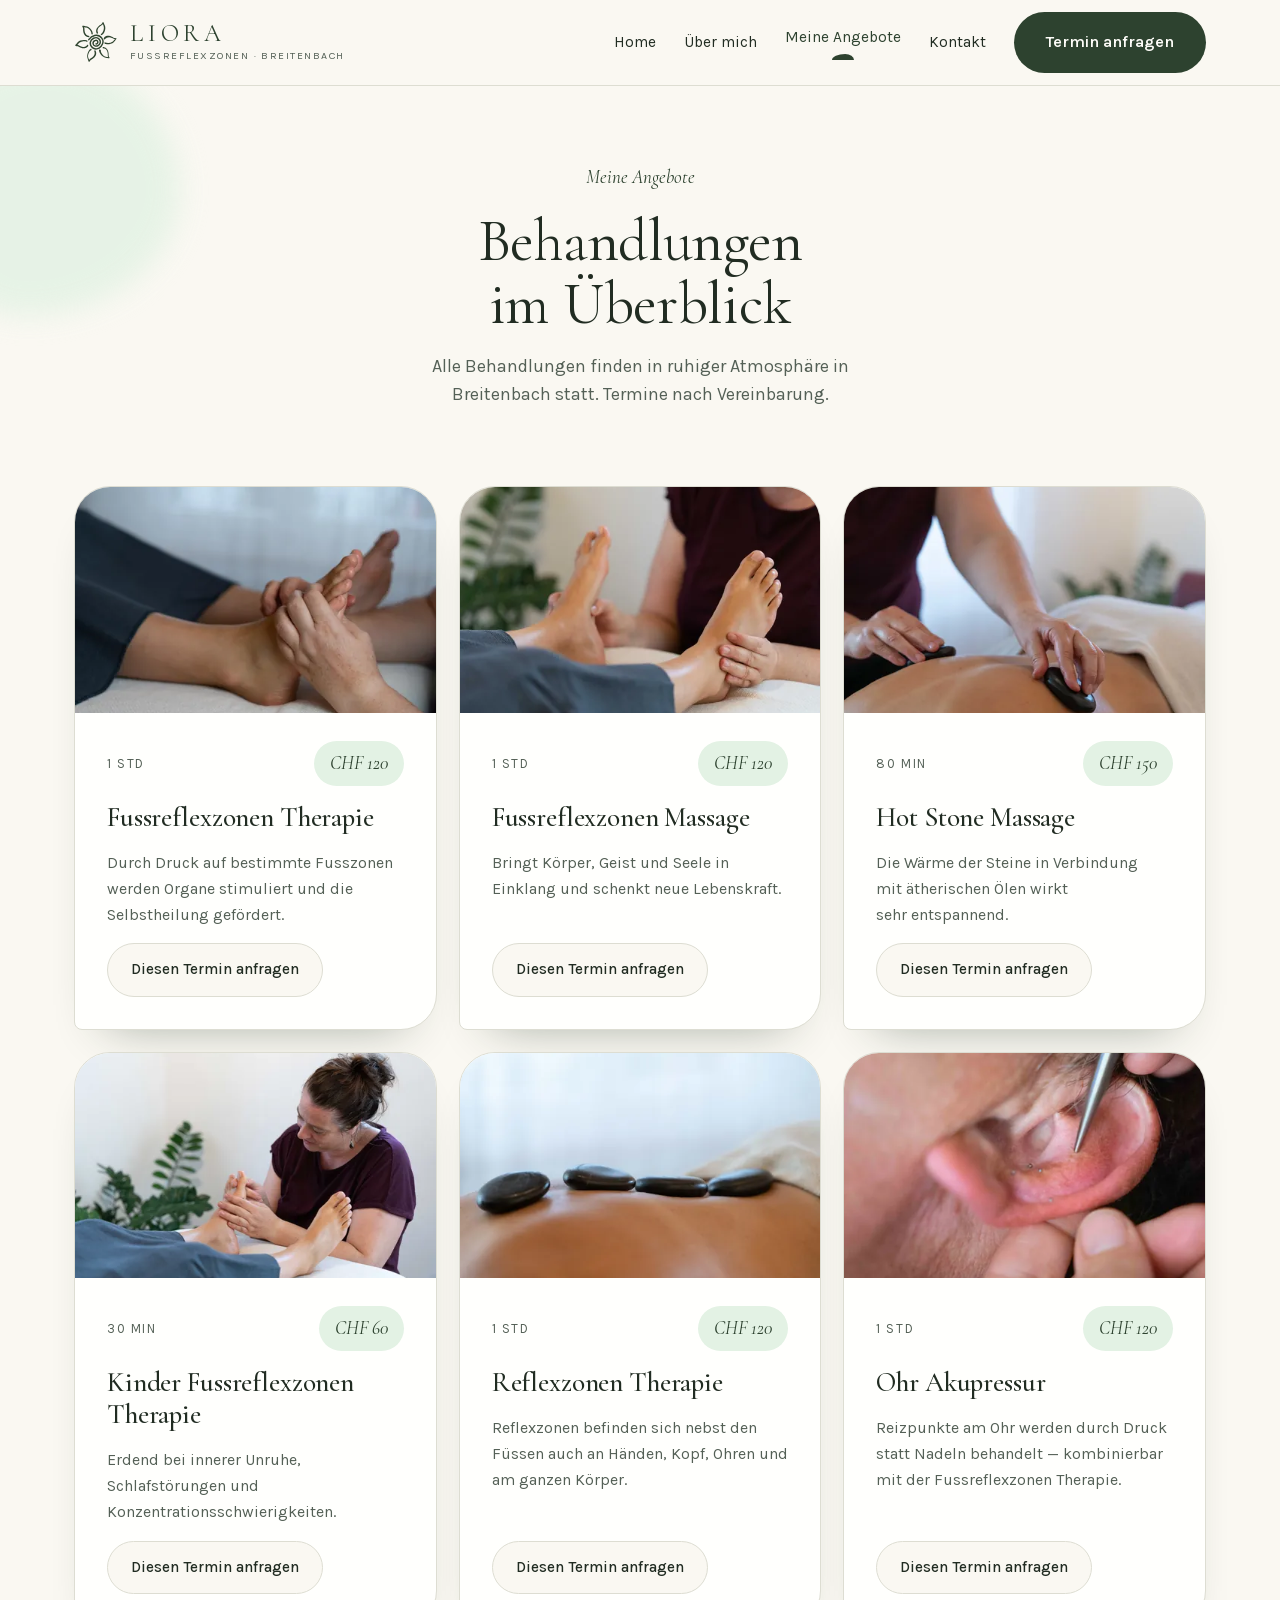
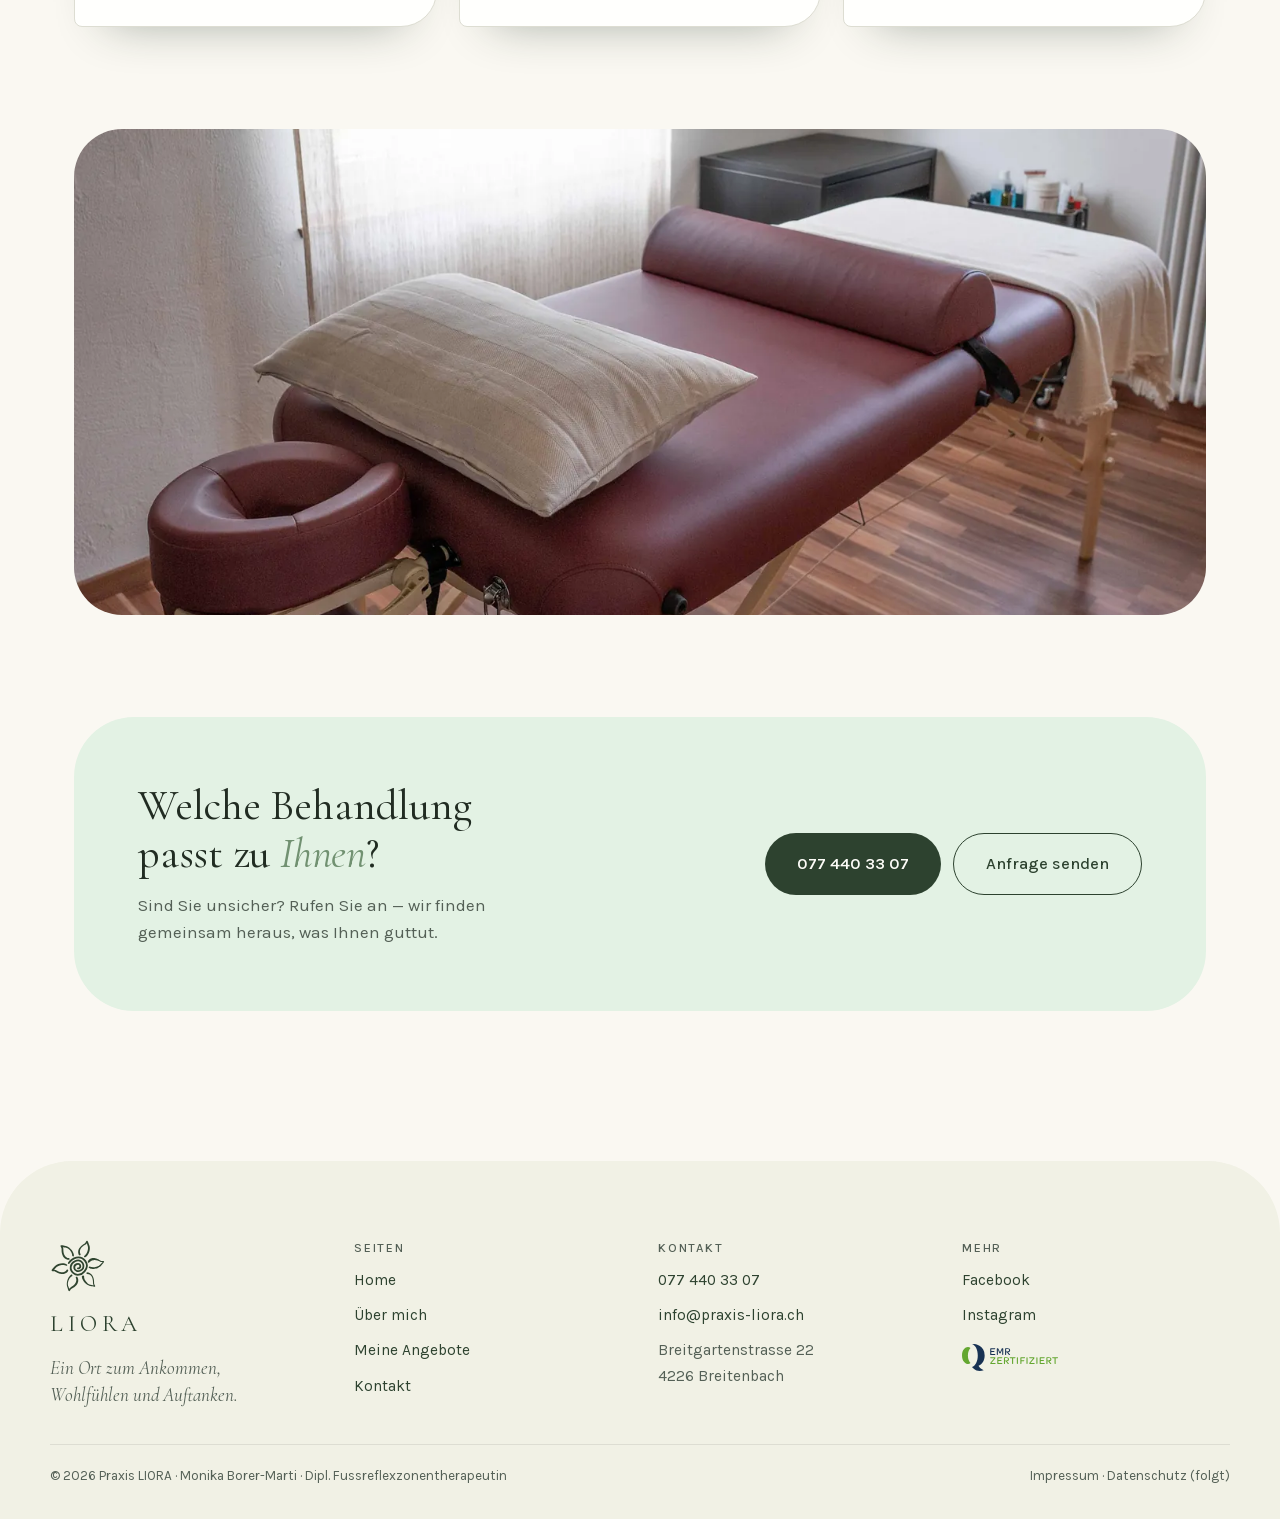
==== angebote.html @ 57841146 "Website der Praxis LIORA ohne Wix neu aufgebaut Der Designer-Entwurf lag als Prototyp im DC-Format v" ====
<!DOCTYPE html>
<html lang="de-CH" class="no-js">
<head>
<meta charset="utf-8">
<meta name="viewport" content="width=device-width, initial-scale=1">
<title>Meine Angebote · Behandlungen &amp; Preise — Praxis LIORA</title>
<meta name="description" content="Fussreflexzonen Therapie und Massage, Kinder-Therapie, Reflexzonen Therapie, Ohr Akupressur und Hot Stone Massage in Breitenbach. Alle Behandlungen mit Dauer und Preis.">
<meta name="robots" content="noindex,nofollow"><!-- GO-LIVE: diese Zeile entfernen -->
<link rel="canonical" href="https://www.praxis-liora.ch/angebote.html">
<meta name="theme-color" content="#faf8f2">
<link rel="icon" href="assets/img/logo-liora.svg" type="image/svg+xml">
<link rel="apple-touch-icon" href="assets/img/logo-liora.svg">

<meta property="og:type" content="website">
<meta property="og:locale" content="de_CH">
<meta property="og:site_name" content="Praxis LIORA">
<meta property="og:title" content="Meine Angebote · Behandlungen &amp; Preise — Praxis LIORA">
<meta property="og:description" content="Sechs Behandlungen in ruhiger Atmosphäre in Breitenbach. Termine nach Vereinbarung.">
<meta property="og:url" content="https://www.praxis-liora.ch/angebote.html">
<meta property="og:image" content="https://www.praxis-liora.ch/assets/img/fussreflex-1440.webp">
<meta name="twitter:card" content="summary_large_image">

<link rel="preload" as="font" type="font/woff2" href="assets/fonts/cormorant-garamond-400-latin.woff2" crossorigin>
<link rel="preload" as="font" type="font/woff2" href="assets/fonts/karla-400-latin.woff2" crossorigin>
<link rel="stylesheet" href="assets/css/fonts.css">
<link rel="stylesheet" href="assets/css/styles.css">
<script>document.documentElement.classList.remove('no-js');</script>
<script defer src="assets/js/main.js"></script>
</head>
<body>
<a class="skip-link" href="#inhalt">Zum Inhalt springen</a>

<header class="site-header">
  <div class="site-header__bar">
    <a class="brand" href="index.html" aria-label="Praxis LIORA — zur Startseite">
      <img src="assets/img/logo-liora.svg" alt="" width="44" height="44">
      <span>
        <span class="brand__name">LIORA</span>
        <span class="brand__tag">Fussreflexzonen · Breitenbach</span>
      </span>
    </a>

    <button class="nav-toggle" type="button" aria-expanded="false" aria-controls="hauptnavigation" aria-label="Menü öffnen">
      <span></span><span></span><span></span>
    </button>

    <nav class="site-nav" id="hauptnavigation" aria-label="Hauptnavigation">
      <a class="nav-link" href="index.html">Home</a>
      <a class="nav-link" href="ueber-mich.html">Über mich</a>
      <a class="nav-link" href="angebote.html" aria-current="page">Meine Angebote</a>
      <a class="nav-link" href="kontakt.html">Kontakt</a>
      <a class="btn btn--primary" href="kontakt.html">Termin anfragen</a>
    </nav>
  </div>
</header>

<main id="inhalt" class="page-enter">

  <section class="section section--tight">
    <span class="blob blob--alt" style="top:-30px;left:-80px;width:260px;height:260px;background:var(--accent-soft)" aria-hidden="true"></span>
    <div class="wrap stack" style="gap:18px;align-items:center;text-align:center">
      <span class="eyebrow">Meine Angebote</span>
      <h1 class="title" style="max-width:22ch">Behandlungen im Überblick</h1>
      <p class="lead" style="max-width:48ch;font-size:1.12rem">Alle Behandlungen finden in ruhiger Atmosphäre in Breitenbach statt. Termine nach Vereinbarung.</p>
    </div>
  </section>

  <section class="section section--flush-top">
    <div class="wrap">
      <div class="grid-cards grid-cards--wide">

        <article class="card card--surface">
          <picture>
            <source type="image/webp" sizes="(min-width:1024px) 362px, (min-width:640px) 45vw, calc(100vw - 48px)"
              srcset="assets/img/fussreflex-detail-480.webp 480w, assets/img/fussreflex-detail-960.webp 960w, assets/img/fussreflex-detail-1440.webp 1440w">
            <img class="card__media" src="assets/img/fussreflex-detail-960.jpg" width="960" height="640" decoding="async"
              alt="Hände, die gezielt eine Zone am Fuss behandeln">
          </picture>
          <div class="card__body">
            <p class="card__head">
              <span class="card__duration card__duration--caps">1 Std</span>
              <span class="card__price card__price--pill">CHF 120</span>
            </p>
            <h2 class="card__title">Fussreflexzonen Therapie</h2>
            <p class="card__text">Durch Druck auf bestimmte Fusszonen werden Organe stimuliert und die Selbstheilung gefördert.</p>
            <a class="btn btn--ghost btn--sm" href="kontakt.html?behandlung=Fussreflexzonen%20Therapie" style="align-self:flex-start">Diesen Termin anfragen</a>
          </div>
        </article>

        <article class="card card--surface">
          <picture>
            <source type="image/webp" sizes="(min-width:1024px) 362px, (min-width:640px) 45vw, calc(100vw - 48px)"
              srcset="assets/img/fussreflex-480.webp 480w, assets/img/fussreflex-960.webp 960w, assets/img/fussreflex-1440.webp 1440w">
            <img class="card__media" src="assets/img/fussreflex-960.jpg" width="960" height="640" decoding="async"
              alt="Fussreflexzonen-Massage in der Praxis LIORA">
          </picture>
          <div class="card__body">
            <p class="card__head">
              <span class="card__duration card__duration--caps">1 Std</span>
              <span class="card__price card__price--pill">CHF 120</span>
            </p>
            <h2 class="card__title">Fussreflexzonen Massage</h2>
            <p class="card__text">Bringt Körper, Geist und Seele in Einklang und schenkt neue Lebenskraft.</p>
            <a class="btn btn--ghost btn--sm" href="kontakt.html?behandlung=Fussreflexzonen%20Massage" style="align-self:flex-start">Diesen Termin anfragen</a>
          </div>
        </article>

        <article class="card card--surface">
          <picture>
            <source type="image/webp" sizes="(min-width:1024px) 362px, (min-width:640px) 45vw, calc(100vw - 48px)"
              srcset="assets/img/hotstone-480.webp 480w, assets/img/hotstone-960.webp 960w, assets/img/hotstone-1440.webp 1440w">
            <img class="card__media" src="assets/img/hotstone-960.jpg" width="960" height="640" loading="lazy" decoding="async"
              alt="Hot-Stone-Massage mit warmen Basaltsteinen">
          </picture>
          <div class="card__body">
            <p class="card__head">
              <span class="card__duration card__duration--caps">80 min</span>
              <span class="card__price card__price--pill">CHF 150</span>
            </p>
            <h2 class="card__title">Hot Stone Massage</h2>
            <p class="card__text">Die Wärme der Steine in Verbindung mit ätherischen Ölen wirkt sehr entspannend.</p>
            <a class="btn btn--ghost btn--sm" href="kontakt.html?behandlung=Hot%20Stone%20Massage" style="align-self:flex-start">Diesen Termin anfragen</a>
          </div>
        </article>

        <article class="card card--surface">
          <picture>
            <source type="image/webp" sizes="(min-width:1024px) 362px, (min-width:640px) 45vw, calc(100vw - 48px)"
              srcset="assets/img/monika-fussreflex-480.webp 480w, assets/img/monika-fussreflex-960.webp 960w, assets/img/monika-fussreflex-1440.webp 1440w">
            <img class="card__media" src="assets/img/monika-fussreflex-960.jpg" width="960" height="640" loading="lazy" decoding="async"
              alt="Monika Borer-Marti bei einer Fussbehandlung">
          </picture>
          <div class="card__body">
            <p class="card__head">
              <span class="card__duration card__duration--caps">30 min</span>
              <span class="card__price card__price--pill">CHF 60</span>
            </p>
            <h2 class="card__title">Kinder Fussreflexzonen Therapie</h2>
            <p class="card__text">Erdend bei innerer Unruhe, Schlafstörungen und Konzentrationsschwierigkeiten.</p>
            <a class="btn btn--ghost btn--sm" href="kontakt.html?behandlung=Kinder%20Fussreflexzonen%20Therapie" style="align-self:flex-start">Diesen Termin anfragen</a>
          </div>
        </article>

        <article class="card card--surface">
          <picture>
            <source type="image/webp" sizes="(min-width:1024px) 362px, (min-width:640px) 45vw, calc(100vw - 48px)"
              srcset="assets/img/hotstone-steine-480.webp 480w, assets/img/hotstone-steine-960.webp 960w, assets/img/hotstone-steine-1440.webp 1440w">
            <img class="card__media" src="assets/img/hotstone-steine-960.jpg" width="960" height="640" loading="lazy" decoding="async"
              alt="Warme Basaltsteine auf dem Rücken">
          </picture>
          <div class="card__body">
            <p class="card__head">
              <span class="card__duration card__duration--caps">1 Std</span>
              <span class="card__price card__price--pill">CHF 120</span>
            </p>
            <h2 class="card__title">Reflexzonen Therapie</h2>
            <p class="card__text">Reflexzonen befinden sich nebst den Füssen auch an Händen, Kopf, Ohren und am ganzen Körper.</p>
            <a class="btn btn--ghost btn--sm" href="kontakt.html?behandlung=Reflexzonen%20Therapie" style="align-self:flex-start">Diesen Termin anfragen</a>
          </div>
        </article>

        <article class="card card--surface">
          <picture>
            <source type="image/webp" sizes="(min-width:1024px) 362px, (min-width:640px) 45vw, calc(100vw - 48px)"
              srcset="assets/img/ohr-akupressur-480.webp 480w, assets/img/ohr-akupressur-960.webp 960w, assets/img/ohr-akupressur-1440.webp 1440w">
            <img class="card__media" src="assets/img/ohr-akupressur-960.jpg" width="960" height="1440" loading="lazy" decoding="async"
              alt="Ohrakupressur mit einem stumpfen Stab">
          </picture>
          <div class="card__body">
            <p class="card__head">
              <span class="card__duration card__duration--caps">1 Std</span>
              <span class="card__price card__price--pill">CHF 120</span>
            </p>
            <h2 class="card__title">Ohr Akupressur</h2>
            <p class="card__text">Reizpunkte am Ohr werden durch Druck statt Nadeln behandelt — kombinierbar mit der Fussreflexzonen Therapie.</p>
            <a class="btn btn--ghost btn--sm" href="kontakt.html?behandlung=Ohr%20Akupressur" style="align-self:flex-start">Diesen Termin anfragen</a>
          </div>
        </article>

      </div>
    </div>
  </section>

  <section class="section section--flush-top">
    <div class="wrap">
      <picture>
        <source type="image/webp" sizes="(min-width:1228px) 1132px, calc(100vw - 48px)"
          srcset="assets/img/praxisraum-480.webp 480w, assets/img/praxisraum-960.webp 960w, assets/img/praxisraum-1440.webp 1440w, assets/img/praxisraum-1920.webp 1920w">
        <img src="assets/img/praxisraum-960.jpg" width="960" height="1376" loading="lazy" decoding="async"
          alt="Behandlungsraum der Praxis LIORA mit Massageliege"
          style="width:100%;aspect-ratio:21/9;object-fit:cover;object-position:50% 60%;border-radius:clamp(28px,4vw,48px)">
      </picture>
    </div>
  </section>

  <section class="section section--flush-top">
    <div class="wrap">
      <div class="cta">
        <div class="stack" style="gap:14px">
          <h2 class="heading heading--sm">Welche Behandlung passt zu <em class="accent-em">Ihnen</em>?</h2>
          <p class="prose" style="max-width:38ch">Sind Sie unsicher? Rufen Sie an — wir finden gemeinsam heraus, was Ihnen guttut.</p>
        </div>
        <div class="cta__actions">
          <a class="btn btn--primary" href="tel:+41774403307">077 440 33 07</a>
          <a class="btn btn--outline" href="kontakt.html">Anfrage senden</a>
        </div>
      </div>
    </div>
  </section>

</main>

<footer class="site-footer">
  <div class="site-footer__grid">
    <div class="footer-brand">
      <img src="assets/img/logo-liora.svg" alt="" width="56" height="56">
      <span class="footer-brand__name">LIORA</span>
      <span class="footer-brand__claim">Ein Ort zum Ankommen, Wohlfühlen und Auftanken.</span>
    </div>
    <nav class="footer-col" aria-label="Fusszeilen-Navigation">
      <h2>Seiten</h2>
      <a href="index.html">Home</a>
      <a href="ueber-mich.html">Über mich</a>
      <a href="angebote.html">Meine Angebote</a>
      <a href="kontakt.html">Kontakt</a>
    </nav>
    <div class="footer-col">
      <h2>Kontakt</h2>
      <a href="tel:+41774403307">077 440 33 07</a>
      <a href="mailto:info@praxis-liora.ch">info@praxis-liora.ch</a>
      <span style="color:var(--ink-soft)">Breitgartenstrasse 22<br>4226 Breitenbach</span>
    </div>
    <div class="footer-col">
      <h2>Mehr</h2>
      <a href="https://www.facebook.com/Praxis-LIORA-101033232305832" target="_blank" rel="noopener">Facebook</a>
      <a href="https://www.instagram.com/praxisliora" target="_blank" rel="noopener">Instagram</a>
      <img class="emr" src="assets/img/emr-zertifiziert.svg" alt="EMR zertifiziert" width="96" height="27">
    </div>
  </div>
  <div class="site-footer__base">
    <span>© 2026 Praxis LIORA · Monika Borer-Marti · Dipl. Fussreflexzonentherapeutin</span>
    <span>Impressum · Datenschutz (folgt)</span>
  </div>
</footer>
</body>
</html>
---- assets/css/fonts.css ----
/* Selbst gehostete Schriften — Cormorant Garamond & Karla (SIL Open Font License 1.1).
   Lokal eingebunden: keine Anfragen an Google, keine IP-Übermittlung an Dritte. */

@font-face{
  font-family:'Cormorant Garamond';
  font-style:italic;
  font-weight:400;
  font-display:swap;
  src:url('../fonts/cormorant-garamond-400-italic-latin-ext.woff2') format('woff2');
  unicode-range:U+0100-02BA, U+02BD-02C5, U+02C7-02CC, U+02CE-02D7, U+02DD-02FF, U+0304, U+0308, U+0329, U+1D00-1DBF, U+1E00-1E9F, U+1EF2-1EFF, U+2020, U+20A0-20AB, U+20AD-20C0, U+2113, U+2C60-2C7F, U+A720-A7FF;
}
@font-face{
  font-family:'Cormorant Garamond';
  font-style:italic;
  font-weight:400;
  font-display:swap;
  src:url('../fonts/cormorant-garamond-400-italic-latin.woff2') format('woff2');
  unicode-range:U+0000-00FF, U+0131, U+0152-0153, U+02BB-02BC, U+02C6, U+02DA, U+02DC, U+0304, U+0308, U+0329, U+2000-206F, U+20AC, U+2122, U+2191, U+2193, U+2212, U+2215, U+FEFF, U+FFFD;
}
@font-face{
  font-family:'Cormorant Garamond';
  font-style:italic;
  font-weight:500;
  font-display:swap;
  src:url('../fonts/cormorant-garamond-500-italic-latin-ext.woff2') format('woff2');
  unicode-range:U+0100-02BA, U+02BD-02C5, U+02C7-02CC, U+02CE-02D7, U+02DD-02FF, U+0304, U+0308, U+0329, U+1D00-1DBF, U+1E00-1E9F, U+1EF2-1EFF, U+2020, U+20A0-20AB, U+20AD-20C0, U+2113, U+2C60-2C7F, U+A720-A7FF;
}
@font-face{
  font-family:'Cormorant Garamond';
  font-style:italic;
  font-weight:500;
  font-display:swap;
  src:url('../fonts/cormorant-garamond-500-italic-latin.woff2') format('woff2');
  unicode-range:U+0000-00FF, U+0131, U+0152-0153, U+02BB-02BC, U+02C6, U+02DA, U+02DC, U+0304, U+0308, U+0329, U+2000-206F, U+20AC, U+2122, U+2191, U+2193, U+2212, U+2215, U+FEFF, U+FFFD;
}
@font-face{
  font-family:'Cormorant Garamond';
  font-style:normal;
  font-weight:400;
  font-display:swap;
  src:url('../fonts/cormorant-garamond-400-latin-ext.woff2') format('woff2');
  unicode-range:U+0100-02BA, U+02BD-02C5, U+02C7-02CC, U+02CE-02D7, U+02DD-02FF, U+0304, U+0308, U+0329, U+1D00-1DBF, U+1E00-1E9F, U+1EF2-1EFF, U+2020, U+20A0-20AB, U+20AD-20C0, U+2113, U+2C60-2C7F, U+A720-A7FF;
}
@font-face{
  font-family:'Cormorant Garamond';
  font-style:normal;
  font-weight:400;
  font-display:swap;
  src:url('../fonts/cormorant-garamond-400-latin.woff2') format('woff2');
  unicode-range:U+0000-00FF, U+0131, U+0152-0153, U+02BB-02BC, U+02C6, U+02DA, U+02DC, U+0304, U+0308, U+0329, U+2000-206F, U+20AC, U+2122, U+2191, U+2193, U+2212, U+2215, U+FEFF, U+FFFD;
}
@font-face{
  font-family:'Cormorant Garamond';
  font-style:normal;
  font-weight:500;
  font-display:swap;
  src:url('../fonts/cormorant-garamond-500-latin-ext.woff2') format('woff2');
  unicode-range:U+0100-02BA, U+02BD-02C5, U+02C7-02CC, U+02CE-02D7, U+02DD-02FF, U+0304, U+0308, U+0329, U+1D00-1DBF, U+1E00-1E9F, U+1EF2-1EFF, U+2020, U+20A0-20AB, U+20AD-20C0, U+2113, U+2C60-2C7F, U+A720-A7FF;
}
@font-face{
  font-family:'Cormorant Garamond';
  font-style:normal;
  font-weight:500;
  font-display:swap;
  src:url('../fonts/cormorant-garamond-500-latin.woff2') format('woff2');
  unicode-range:U+0000-00FF, U+0131, U+0152-0153, U+02BB-02BC, U+02C6, U+02DA, U+02DC, U+0304, U+0308, U+0329, U+2000-206F, U+20AC, U+2122, U+2191, U+2193, U+2212, U+2215, U+FEFF, U+FFFD;
}
@font-face{
  font-family:'Cormorant Garamond';
  font-style:normal;
  font-weight:600;
  font-display:swap;
  src:url('../fonts/cormorant-garamond-600-latin-ext.woff2') format('woff2');
  unicode-range:U+0100-02BA, U+02BD-02C5, U+02C7-02CC, U+02CE-02D7, U+02DD-02FF, U+0304, U+0308, U+0329, U+1D00-1DBF, U+1E00-1E9F, U+1EF2-1EFF, U+2020, U+20A0-20AB, U+20AD-20C0, U+2113, U+2C60-2C7F, U+A720-A7FF;
}
@font-face{
  font-family:'Cormorant Garamond';
  font-style:normal;
  font-weight:600;
  font-display:swap;
  src:url('../fonts/cormorant-garamond-600-latin.woff2') format('woff2');
  unicode-range:U+0000-00FF, U+0131, U+0152-0153, U+02BB-02BC, U+02C6, U+02DA, U+02DC, U+0304, U+0308, U+0329, U+2000-206F, U+20AC, U+2122, U+2191, U+2193, U+2212, U+2215, U+FEFF, U+FFFD;
}
@font-face{
  font-family:'Karla';
  font-style:normal;
  font-weight:400;
  font-display:swap;
  src:url('../fonts/karla-400-latin-ext.woff2') format('woff2');
  unicode-range:U+0100-02BA, U+02BD-02C5, U+02C7-02CC, U+02CE-02D7, U+02DD-02FF, U+0304, U+0308, U+0329, U+1D00-1DBF, U+1E00-1E9F, U+1EF2-1EFF, U+2020, U+20A0-20AB, U+20AD-20C0, U+2113, U+2C60-2C7F, U+A720-A7FF;
}
@font-face{
  font-family:'Karla';
  font-style:normal;
  font-weight:400;
  font-display:swap;
  src:url('../fonts/karla-400-latin.woff2') format('woff2');
  unicode-range:U+0000-00FF, U+0131, U+0152-0153, U+02BB-02BC, U+02C6, U+02DA, U+02DC, U+0304, U+0308, U+0329, U+2000-206F, U+20AC, U+2122, U+2191, U+2193, U+2212, U+2215, U+FEFF, U+FFFD;
}
@font-face{
  font-family:'Karla';
  font-style:normal;
  font-weight:500;
  font-display:swap;
  src:url('../fonts/karla-500-latin-ext.woff2') format('woff2');
  unicode-range:U+0100-02BA, U+02BD-02C5, U+02C7-02CC, U+02CE-02D7, U+02DD-02FF, U+0304, U+0308, U+0329, U+1D00-1DBF, U+1E00-1E9F, U+1EF2-1EFF, U+2020, U+20A0-20AB, U+20AD-20C0, U+2113, U+2C60-2C7F, U+A720-A7FF;
}
@font-face{
  font-family:'Karla';
  font-style:normal;
  font-weight:500;
  font-display:swap;
  src:url('../fonts/karla-500-latin.woff2') format('woff2');
  unicode-range:U+0000-00FF, U+0131, U+0152-0153, U+02BB-02BC, U+02C6, U+02DA, U+02DC, U+0304, U+0308, U+0329, U+2000-206F, U+20AC, U+2122, U+2191, U+2193, U+2212, U+2215, U+FEFF, U+FFFD;
}
@font-face{
  font-family:'Karla';
  font-style:normal;
  font-weight:600;
  font-display:swap;
  src:url('../fonts/karla-600-latin-ext.woff2') format('woff2');
  unicode-range:U+0100-02BA, U+02BD-02C5, U+02C7-02CC, U+02CE-02D7, U+02DD-02FF, U+0304, U+0308, U+0329, U+1D00-1DBF, U+1E00-1E9F, U+1EF2-1EFF, U+2020, U+20A0-20AB, U+20AD-20C0, U+2113, U+2C60-2C7F, U+A720-A7FF;
}
@font-face{
  font-family:'Karla';
  font-style:normal;
  font-weight:600;
  font-display:swap;
  src:url('../fonts/karla-600-latin.woff2') format('woff2');
  unicode-range:U+0000-00FF, U+0131, U+0152-0153, U+02BB-02BC, U+02C6, U+02DA, U+02DC, U+0304, U+0308, U+0329, U+2000-206F, U+20AC, U+2122, U+2191, U+2193, U+2212, U+2215, U+FEFF, U+FFFD;
}
---- assets/css/styles.css ----
/* ==========================================================================
   Praxis LIORA — Design-System
   Farben stammen aus der Design-Vorlage (OKLCH-Autorenwerte als Kommentar).
   Ausgeliefert wird Hex: Custom Properties kennen keinen sauberen OKLCH-
   Fallback — ein nicht unterstuetzter Wert macht die nutzende Regel ungueltig.
   ========================================================================== */

:root{
  --bg:#faf8f2;             /* oklch(0.98 0.009 92)  */
  --surface:#fffffd;        /* oklch(1 0.003 92)     */
  --surface-2:#f1f1e5;      /* oklch(0.955 0.016 108)*/
  --ink:#212c22;            /* oklch(0.28 0.024 148) */
  --ink-soft:#546056;       /* oklch(0.475 0.022 150)*/
  --line:#ddddd2;           /* oklch(0.895 0.016 110)*/
  --line-strong:#8b8c81;    /* 3:1 — Rahmen von Bedienelementen (WCAG 1.4.11) */
  --accent:#2d422f;         /* oklch(0.355 0.042 148)*/
  --accent-2:#719171;       /* 3.3:1 — nur Grossschrift und Dekor           */
  --accent-2-text:#547455;  /* 4.95:1 — Salbei in Fliesstextgroesse         */
  --accent-soft:#e3f2e4;    /* oklch(0.945 0.024 148)*/
  --accent-ink:#fdfcf8;     /* oklch(0.99 0.005 92)  */

  --shadow:0 26px 50px -34px rgba(27,46,30,0.45);
  --shadow-lifted:0 32px 60px -32px rgba(27,46,30,0.5);
  --blob:62% 38% 46% 54% / 55% 48% 52% 45%;
  --blob2:47% 53% 60% 40% / 45% 52% 48% 55%;

  --wrap:1180px;
  --gutter:24px;
  --serif:"Cormorant Garamond",Georgia,"Times New Roman",serif;
  --sans:Karla,system-ui,-apple-system,"Segoe UI",sans-serif;
  --ease:cubic-bezier(.22,.61,.36,1);
}

/* ── Reset & Basis ─────────────────────────────────────────────────────── */

*{box-sizing:border-box}
html{-webkit-text-size-adjust:100%}
@media (prefers-reduced-motion:no-preference){html{scroll-behavior:smooth}}

/* Die dekorativen Farbflaechen ragen bewusst ueber den Rand hinaus.
   Beschnitten wird auf beiden Ebenen — sonst waechst das Dokument und es
   entsteht seitliches Scrollen. `clip` bevorzugt: es macht das Element,
   anders als `hidden`, nicht zum Scrollcontainer (sticky bleibt heil). */
html,body{overflow-x:hidden}
@supports (overflow:clip){html,body{overflow-x:clip}}

body{
  margin:0;
  background:var(--bg);
  color:var(--ink);
  font-family:var(--sans);
  font-size:17px;
  line-height:1.62;
  -webkit-font-smoothing:antialiased;
  min-height:100vh;
}

/* height:auto ist zwingend: die width/height-Attribute der Bilder wirken sonst
   als feste CSS-Hoehe und setzen jedes aspect-ratio ausser Kraft. */
img{display:block;max-width:100%;height:auto}
button{font:inherit;color:inherit;background:none;border:0}
input,textarea,select{font:inherit;color:inherit}

h1,h2,h3{
  font-family:var(--serif);
  font-weight:500;
  margin:0;
  text-wrap:balance;
  letter-spacing:-0.005em;
}
p{margin:0;text-wrap:pretty}

a{color:var(--accent);text-decoration:none}
a:hover{
  color:var(--accent-2-text);
  text-decoration:underline;
  text-decoration-thickness:1px;
  text-underline-offset:3px;
}

:focus-visible{outline:2px solid var(--accent);outline-offset:3px;border-radius:6px}

/* Lange Wörter (z. B. „Fussreflexzonentherapeutin") nie überlaufen lassen */
h1,h2,h3,p,li,dd,figcaption,blockquote,label{overflow-wrap:break-word}

.skip-link{
  position:absolute;left:-9999px;top:0;z-index:100;
  background:var(--accent);color:var(--accent-ink);
  padding:14px 22px;border-radius:0 0 14px 0;font-weight:600;
}
.skip-link:focus{left:0;text-decoration:none;color:var(--accent-ink)}

.visually-hidden{
  position:absolute;width:1px;height:1px;padding:0;margin:-1px;
  overflow:hidden;clip:rect(0 0 0 0);white-space:nowrap;border:0;
}

/* ── Layout ───────────────────────────────────────────────────────────── */

.wrap{max-width:var(--wrap);margin:0 auto;padding-inline:var(--gutter)}
.section{padding-block:clamp(56px,8vw,104px);position:relative}
.section--tight{padding-block:clamp(40px,6vw,76px)}
.section--flush-top{padding-top:0}

/* Salbeifarbenes Band mit organisch gerundeter Oberkante */
.band{
  background:var(--surface-2);
  border-radius:clamp(32px,6vw,72px) clamp(32px,6vw,72px) 0 0;
}
.band--flat-bottom{border-radius:clamp(32px,6vw,72px) clamp(32px,6vw,72px) 0 0}

.split{
  display:grid;
  grid-template-columns:repeat(auto-fit,minmax(300px,1fr));
  gap:clamp(36px,5vw,68px);
  align-items:center;
}
.split--top{align-items:start}
.stack{display:flex;flex-direction:column}

/* Dekorative, driftende Farbflächen — rein visuell, nie klickbar */
.blob{
  position:absolute;
  border-radius:var(--blob);
  background:var(--accent-soft);
  filter:blur(12px);
  opacity:.85;
  pointer-events:none;
  z-index:0;
}
.blob--alt{border-radius:var(--blob2);background:var(--surface-2);filter:blur(14px)}
.section > .wrap{position:relative;z-index:1}

/* ── Typografie-Bausteine ─────────────────────────────────────────────── */

.eyebrow{
  font-family:var(--serif);
  font-style:italic;
  font-size:19px;
  color:var(--accent);
  display:block;
}
.eyebrow--rule{display:flex;align-items:center;gap:10px;font-size:20px}
.eyebrow--rule::before{content:"";width:26px;height:1px;background:var(--accent);flex:none}

.display{font-size:clamp(2.9rem,6.4vw,4.8rem);line-height:1.02;letter-spacing:-0.01em;font-weight:400}
.title{font-size:clamp(2.5rem,5vw,3.7rem);line-height:1.05;font-weight:400}
.heading{font-size:clamp(2.1rem,3.6vw,3rem);line-height:1.12;font-weight:400}
.heading--sm{font-size:clamp(2rem,3.4vw,2.7rem)}
/* Ueberschrift innerhalb einer Karte (Formular, Bestaetigung) — klar ueber dem
   Fliesstext, aber untergeordnet gegenueber den Abschnittstiteln. */
.heading--xs{font-size:1.75rem;line-height:1.2}

em.accent,.accent-em{font-style:italic;color:var(--accent-2);font-weight:inherit}

.lead{font-size:clamp(1.1rem,1.6vw,1.3rem);color:var(--ink-soft);line-height:1.6;max-width:36ch}
.prose{color:var(--ink-soft);max-width:50ch}
.role{
  font-size:14px;letter-spacing:.1em;text-transform:uppercase;
  color:var(--ink-soft);margin-top:-8px;
}
.label{font-size:12.5px;letter-spacing:.14em;text-transform:uppercase;color:var(--ink-soft)}

/* ── Buttons ──────────────────────────────────────────────────────────── */

.btn{
  display:inline-flex;align-items:center;justify-content:center;
  border-radius:999px;
  padding:17px 32px;
  font-size:16.5px;
  font-weight:500;
  min-height:52px;
  cursor:pointer;
  text-align:center;
  transition:transform .25s var(--ease),border-color .25s var(--ease),
             background-color .25s var(--ease),color .25s var(--ease),
             box-shadow .25s var(--ease);
}
.btn:hover{text-decoration:none}

.btn--primary{
  background:var(--accent);
  color:var(--accent-ink);
  font-weight:600;
  box-shadow:var(--shadow);
}
.btn--primary:hover{transform:translateY(-2px);box-shadow:var(--shadow-lifted);color:var(--accent-ink)}
.btn--primary:active{transform:translateY(0)}

.btn--ghost{border:1px solid var(--line);color:var(--ink);background:var(--bg)}
.btn--ghost:hover{border-color:var(--accent);color:var(--accent);transform:translateY(-2px)}
.btn--ghost:active{transform:translateY(0)}

.btn--outline{border:1px solid var(--accent);color:var(--accent);background:transparent}
.btn--outline:hover{background:var(--accent);color:var(--accent-ink)}

.btn--sm{padding:13px 23px;font-size:15.5px;min-height:46px}
.btn[disabled],.btn[aria-disabled="true"]{opacity:.6;cursor:not-allowed;transform:none;box-shadow:none}

/* ── Kopfzeile ────────────────────────────────────────────────────────── */

.site-header{
  position:sticky;top:0;z-index:40;
  background:var(--bg);
  border-bottom:1px solid var(--line);
}
.site-header__bar{
  max-width:var(--wrap);margin:0 auto;
  padding:12px var(--gutter);
  display:flex;align-items:center;justify-content:space-between;gap:24px;
}
.brand{display:flex;align-items:center;gap:12px;padding:4px 0}
.brand:hover{text-decoration:none}
.brand img{width:44px;height:44px;flex:none}
.brand__name{
  font-family:var(--serif);font-size:24px;letter-spacing:.2em;
  line-height:1.1;color:var(--accent);display:block;
}
.brand__tag{
  font-size:10.5px;letter-spacing:.14em;text-transform:uppercase;
  color:var(--ink-soft);display:block;
}

.site-nav{display:flex;align-items:center;gap:28px}
.nav-link{
  display:flex;flex-direction:column;align-items:center;gap:4px;
  font-size:15.5px;padding:6px 0;color:var(--ink);
}
.nav-link:hover{color:var(--accent-2-text);text-decoration:none}
/* Organischer Marker unter der aktiven Seite */
.nav-link[aria-current="page"]::after{
  content:"";display:block;width:22px;height:6px;
  border-radius:60% 40% 55% 45% / 100% 100% 0 0;
  background:var(--accent);
}
.nav-link[aria-current="page"]{color:var(--accent)}

.nav-toggle{
  display:none;
  cursor:pointer;
  width:48px;height:48px;
  flex-direction:column;align-items:center;justify-content:center;gap:5px;
  border:1px solid var(--line);border-radius:16px;
}
/* Der mittlere Balken ist verkuerzt und faehrt beim Darueberfahren aus.
   Ueber scaleX statt width: gleiche Wirkung, aber ohne Layout-Neuberechnung. */
.nav-toggle span{display:block;width:20px;height:2px;background:var(--ink);border-radius:2px;transition:transform .2s var(--ease)}
.nav-toggle span:nth-child(2){transform:scaleX(.7)}
.nav-toggle:hover span:nth-child(2){transform:scaleX(1)}

@media (max-width:959px){
  .site-nav{
    display:none;
    position:absolute;left:0;right:0;top:100%;
    flex-direction:column;align-items:stretch;gap:4px;
    background:var(--surface);
    border-top:1px solid var(--line);
    border-bottom:1px solid var(--line);
    padding:16px var(--gutter) 26px;
    box-shadow:var(--shadow);
  }
  .site-header[data-menu="open"] .site-nav{display:flex;animation:fadeUp .25s var(--ease)}
  .nav-toggle{display:flex}
  .nav-link{
    flex-direction:row;justify-content:flex-start;align-items:center;
    font-family:var(--serif);font-size:21px;
    padding:14px 4px;min-height:52px;
    border-bottom:1px solid var(--line);
  }
  .nav-link[aria-current="page"]::after{width:8px;height:8px;border-radius:50%;margin-left:4px}
  .site-nav .btn{margin-top:18px}
}

/* Ohne JavaScript ist der Umschalter wirkungslos — dann Navigation offen zeigen */
.no-js .nav-toggle{display:none}
@media (max-width:959px){
  .no-js .site-nav{display:flex;position:static;box-shadow:none;border-bottom:0;animation:none}
}

/* ── Hero ─────────────────────────────────────────────────────────────── */

.hero{padding-block:clamp(40px,6vw,84px) clamp(56px,7vw,100px)}
.hero__content{display:flex;flex-direction:column;gap:24px}
.hero__actions{display:flex;flex-wrap:wrap;gap:12px}
.hero__facts{
  display:flex;flex-wrap:wrap;gap:10px 20px;padding-top:8px;
  font-size:14.5px;color:var(--ink-soft);align-items:center;
}
.dot{width:5px;height:5px;border-radius:50%;background:var(--accent-2);flex:none}

/* Bild in organischer Form, mit versetzt nachgezeichneter Kontur */
.framed{position:relative;padding:14px}
.framed::before{
  content:"";position:absolute;inset:0;
  border-radius:var(--blob);
  border:1px solid var(--accent-2);
  opacity:.6;transform:translate(16px,16px);
}
.framed--alt::before{
  border:0;border-radius:var(--blob2);
  background:var(--accent-soft);transform:translate(-14px,14px);
}
.framed img{position:relative;width:100%;border-radius:var(--blob);object-fit:cover}
.framed--alt img{border-radius:var(--blob2)}
.framed--portrait img{aspect-ratio:4/5}
.framed--square img{aspect-ratio:1/1;object-position:50% 30%}
.framed--tall img{aspect-ratio:3/4;object-position:50% 35%}

/* ── Karten (Angebote) ────────────────────────────────────────────────── */

.grid-cards{
  display:grid;
  grid-template-columns:repeat(auto-fit,minmax(280px,1fr));
  gap:22px;
}
.grid-cards--wide{grid-template-columns:repeat(auto-fit,minmax(300px,1fr))}

.card{
  background:var(--bg);
  border:1px solid var(--line);
  border-radius:34px 34px 34px 6px;
  overflow:hidden;
  display:flex;flex-direction:column;
  box-shadow:var(--shadow);
  transition:transform .3s var(--ease),box-shadow .3s var(--ease);
  min-width:0;
}
.card:hover{transform:translateY(-5px);box-shadow:var(--shadow-lifted)}
.card--surface{background:var(--surface);border-radius:36px 36px 36px 8px}
.card__media{width:100%;aspect-ratio:16/10;object-fit:cover}
.card__body{padding:28px 30px 30px;display:flex;flex-direction:column;gap:14px;flex:1}
.card--surface .card__body{padding:28px 32px 32px;gap:16px}
.card__title{font-size:1.55rem;line-height:1.2;font-weight:500}
.card--surface .card__title{font-size:1.7rem;line-height:1.18}
.card__text{color:var(--ink-soft);font-size:15.5px;flex:1}
.card--surface .card__text{font-size:16px}
.card__meta{
  display:flex;align-items:center;gap:12px;
  padding-top:16px;border-top:1px solid var(--line);
}
.card__duration{font-size:14px;color:var(--ink-soft)}
.card__price{
  margin-left:auto;
  font-family:var(--serif);font-style:italic;font-size:1.35rem;color:var(--accent);
}
/* Kopfzeile der Detailkarte: Dauer links, Preis als Pille rechts */
.card__head{display:flex;align-items:center;justify-content:space-between;gap:12px}
.card__duration--caps{font-size:13px;letter-spacing:.12em;text-transform:uppercase}
.card__price--pill{
  margin-left:0;
  background:var(--accent-soft);border-radius:999px;padding:7px 16px;
  font-size:1.2rem;white-space:nowrap;
}

/* ── Referenzen ───────────────────────────────────────────────────────── */

.quotes{display:grid;grid-template-columns:repeat(auto-fit,minmax(260px,1fr));gap:24px;width:100%}
.quote{
  margin:0;
  background:var(--surface);
  border:1px solid var(--line);
  border-radius:36px;
  padding:34px 30px;
  display:flex;flex-direction:column;gap:18px;
  transform:rotate(-1deg);
  transition:transform .3s var(--ease),box-shadow .3s var(--ease);
  min-width:0;
}
.quote:nth-child(even){transform:rotate(1deg)}
.quote:hover{transform:rotate(0deg) translateY(-4px);box-shadow:var(--shadow)}
.quote__mark{font-family:var(--serif);font-size:44px;line-height:.6;color:var(--accent-2);speak:never}
.quote blockquote{margin:0;font-family:var(--serif);font-size:1.42rem;line-height:1.42}
.quote figcaption{font-size:13.5px;letter-spacing:.14em;text-transform:uppercase;color:var(--ink-soft)}

/* ── Handlungsaufforderung ────────────────────────────────────────────── */

.cta{
  background:var(--accent-soft);
  border-radius:clamp(32px,5vw,60px);
  padding:clamp(36px,5vw,68px);
  display:grid;grid-template-columns:repeat(auto-fit,minmax(280px,1fr));
  gap:32px;align-items:center;
}
.cta__actions{display:flex;flex-wrap:wrap;gap:12px;justify-content:flex-end}
@media (max-width:719px){.cta__actions{justify-content:flex-start}}

/* ── Werdegang ────────────────────────────────────────────────────────── */

.timeline{
  list-style:none;margin:0;
  padding:0 0 0 30px;
  border-left:1px solid var(--line);
  display:flex;flex-direction:column;gap:24px;
}
.timeline > li{position:relative;display:flex;flex-direction:column;gap:3px}
.timeline > li::before{
  content:"";position:absolute;left:-37px;top:9px;
  width:14px;height:14px;
  border-radius:var(--blob);
  background:var(--surface-2);
  border:2px solid var(--accent-2);
}
.timeline__title{font-family:var(--serif);font-size:1.35rem;line-height:1.3}
.timeline__detail{font-size:14.5px;color:var(--ink-soft)}
/* Ausbildungen eines Jahres — die Namen tragen den Inhalt, nicht das Jahr */
.timeline__items{list-style:none;margin:2px 0 0;padding:0;display:flex;flex-direction:column;gap:3px}
.timeline__items li{font-size:16px;line-height:1.45}
.timeline__items .hours{color:var(--ink-soft);font-size:14.5px}

.aside-stack{display:flex;flex-direction:column;gap:24px}
@media (min-width:960px){.aside-stack{position:sticky;top:110px}}
.aside-img{width:100%;aspect-ratio:3/2;object-fit:cover;border-radius:34px 34px 34px 8px}

.panel{
  background:var(--bg);
  border:1px solid var(--line);
  border-radius:34px 34px 34px 6px;
  padding:30px;
  display:flex;flex-direction:column;gap:16px;
}
.chips{margin:0;padding:0;list-style:none;display:flex;flex-wrap:wrap;gap:10px}
.chips li{
  border:1px solid var(--line);border-radius:999px;
  padding:10px 19px;font-size:15px;background:var(--accent-soft);
}

/* ── Kontakt ──────────────────────────────────────────────────────────── */

.contact-list{margin:0;display:flex;flex-direction:column;gap:20px}
.contact-list > div{display:flex;flex-direction:column;gap:3px}
.contact-list dt{font-size:12.5px;letter-spacing:.14em;text-transform:uppercase;color:var(--ink-soft)}
.contact-list dd{margin:0;font-size:17px;line-height:1.5}
.contact-list dd.big{font-family:var(--serif);font-size:1.5rem}
.contact-list dd.row{display:flex;gap:16px;font-size:16px;flex-wrap:wrap}

/* Anfahrt: verlinkt statt eingebettet — kein Kartendienst lädt ungefragt mit
   und überträgt dabei die IP-Adresse der Besucherin an Dritte. */
.anfahrt{
  min-height:260px;
  background:var(--accent-soft);
  border-radius:clamp(28px,4vw,44px);
  padding:clamp(26px,3.2vw,38px);
  display:flex;flex-direction:column;gap:14px;justify-content:center;
}
.anfahrt__adresse{font-family:var(--serif);font-size:1.6rem;line-height:1.3}
.anfahrt__links{display:flex;flex-wrap:wrap;gap:10px;margin-top:4px}
.anfahrt .btn--ghost{background:var(--surface)}

/* ── Formular ─────────────────────────────────────────────────────────── */

.form-card{
  background:var(--surface);
  border:1px solid var(--line);
  border-radius:40px 40px 40px 10px;
  padding:clamp(26px,3.4vw,40px);
  box-shadow:var(--shadow);
}
.form{display:flex;flex-direction:column;gap:18px}
.field{display:flex;flex-direction:column;gap:7px;font-size:14px;letter-spacing:.04em;color:var(--ink-soft)}
.field .opt{opacity:.7}
.input{
  background:var(--bg);
  border:1px solid var(--line-strong);
  border-radius:16px;
  padding:14px 16px;
  font-size:16.5px;           /* >=16px: verhindert Auto-Zoom in iOS Safari */
  color:var(--ink);
  min-height:50px;
  width:100%;
  transition:border-color .2s var(--ease),box-shadow .2s var(--ease);
}
textarea.input{resize:vertical;min-height:110px}
select.input{
  appearance:none;
  background-image:url("data:image/svg+xml,%3Csvg xmlns='http://www.w3.org/2000/svg' viewBox='0 0 12 8'%3E%3Cpath d='M1 1l5 5 5-5' fill='none' stroke='%23546056' stroke-width='1.6' stroke-linecap='round' stroke-linejoin='round'/%3E%3C/svg%3E");
  background-repeat:no-repeat;
  background-position:right 18px center;
  background-size:12px;
  padding-right:44px;
}
.input:hover{border-color:var(--ink-soft)}
.input:focus{outline:0;border-color:var(--accent);box-shadow:0 0 0 3px var(--accent-soft)}
.input:focus-visible{outline:0}
/* Fehler erst nach einem Absendeversuch zeigen, nicht beim Tippen */
.form.was-submitted .input:invalid{border-color:#9a3412;background:#fef6f2}
.field__error{
  display:none;
  font-size:13.5px;color:#9a3412;letter-spacing:0;
  text-transform:none;
}
.form.was-submitted .field:has(.input:invalid) .field__error{display:block}

.form__note{font-size:13px;color:var(--ink-soft)}
.form__status{
  border-radius:16px;padding:14px 16px;font-size:15px;
  border:1px solid;display:flex;flex-direction:column;gap:8px;
}
.form__status--error{background:#fef6f2;border-color:#e7c3b3;color:#7c2d12}
.form__status[hidden]{display:none}

.form-success{display:flex;flex-direction:column;gap:14px;padding:20px 0}
.form-success[hidden]{display:none}

/* Spam-Falle: für Menschen unsichtbar, für Bots ausfüllbar */
.honeypot{position:absolute;left:-9999px;width:1px;height:1px;overflow:hidden}

/* ── Fusszeile ────────────────────────────────────────────────────────── */

.site-footer{
  background:var(--surface-2);
  border-radius:clamp(32px,6vw,72px) clamp(32px,6vw,72px) 0 0;
  padding:clamp(48px,6vw,80px) var(--gutter) 32px;
  margin-top:clamp(24px,4vw,48px);
}
.site-footer__grid{
  max-width:var(--wrap);margin:0 auto;
  display:grid;grid-template-columns:repeat(auto-fit,minmax(220px,1fr));gap:36px;
}
.site-footer h2{font-size:12.5px;letter-spacing:.14em;text-transform:uppercase;color:var(--ink-soft);font-family:var(--sans);font-weight:500}
.footer-col{display:flex;flex-direction:column;gap:10px;font-size:15.5px}
.footer-brand{display:flex;flex-direction:column;gap:12px}
.footer-brand img{width:56px;height:56px}
.footer-brand__name{font-family:var(--serif);font-size:23px;letter-spacing:.2em;color:var(--accent)}
.footer-brand__claim{
  font-family:var(--serif);font-style:italic;font-size:19px;
  color:var(--ink-soft);max-width:24ch;line-height:1.4;
}
.site-footer__base{
  max-width:var(--wrap);margin:36px auto 0;
  padding-top:20px;border-top:1px solid var(--line);
  font-size:13.5px;color:var(--ink-soft);
  display:flex;flex-wrap:wrap;gap:8px 20px;justify-content:space-between;
}
.emr{width:96px;margin-top:6px;height:auto}

/* ── Bewegung ─────────────────────────────────────────────────────────── */

@keyframes fadeUp{from{opacity:0;transform:translateY(14px)}to{opacity:1;transform:none}}
@keyframes drift{
  0%{transform:translate(0,0) rotate(0deg)}
  50%{transform:translate(10px,-16px) rotate(6deg)}
  100%{transform:translate(0,0) rotate(0deg)}
}
/* Bewusst ohne fill-mode "both": laeuft die Animation nicht (abgeschaltete
   Animationen, Spar-/Fehlerzustaende des Browsers), bleibt der Inhalt sichtbar,
   statt dauerhaft auf opacity:0 zu haengen. Sichtbarkeit darf nie von einer
   Animation abhaengen. */
.page-enter{animation:fadeUp .45s var(--ease)}
.blob{animation:drift 18s ease-in-out infinite}
.blob--slow{animation-duration:22s;animation-direction:reverse}
.blob--fast{animation-duration:16s}

@media (prefers-reduced-motion:reduce){
  *,*::before,*::after{
    animation-duration:.001ms !important;
    animation-iteration-count:1 !important;
    transition-duration:.001ms !important;
  }
}

/* ── Druck ────────────────────────────────────────────────────────────── */

@media print{
  .site-header,.nav-toggle,.blob,.cta,.form-card,.map,.skip-link{display:none !important}
  body{background:#fff;color:#000;font-size:11pt}
  .card,.quote,.panel{box-shadow:none;border:1px solid #ccc;break-inside:avoid}
  a[href^="http"]::after{content:" (" attr(href) ")";font-size:9pt;color:#555}
  .site-footer{background:none;border-top:1px solid #ccc}
}
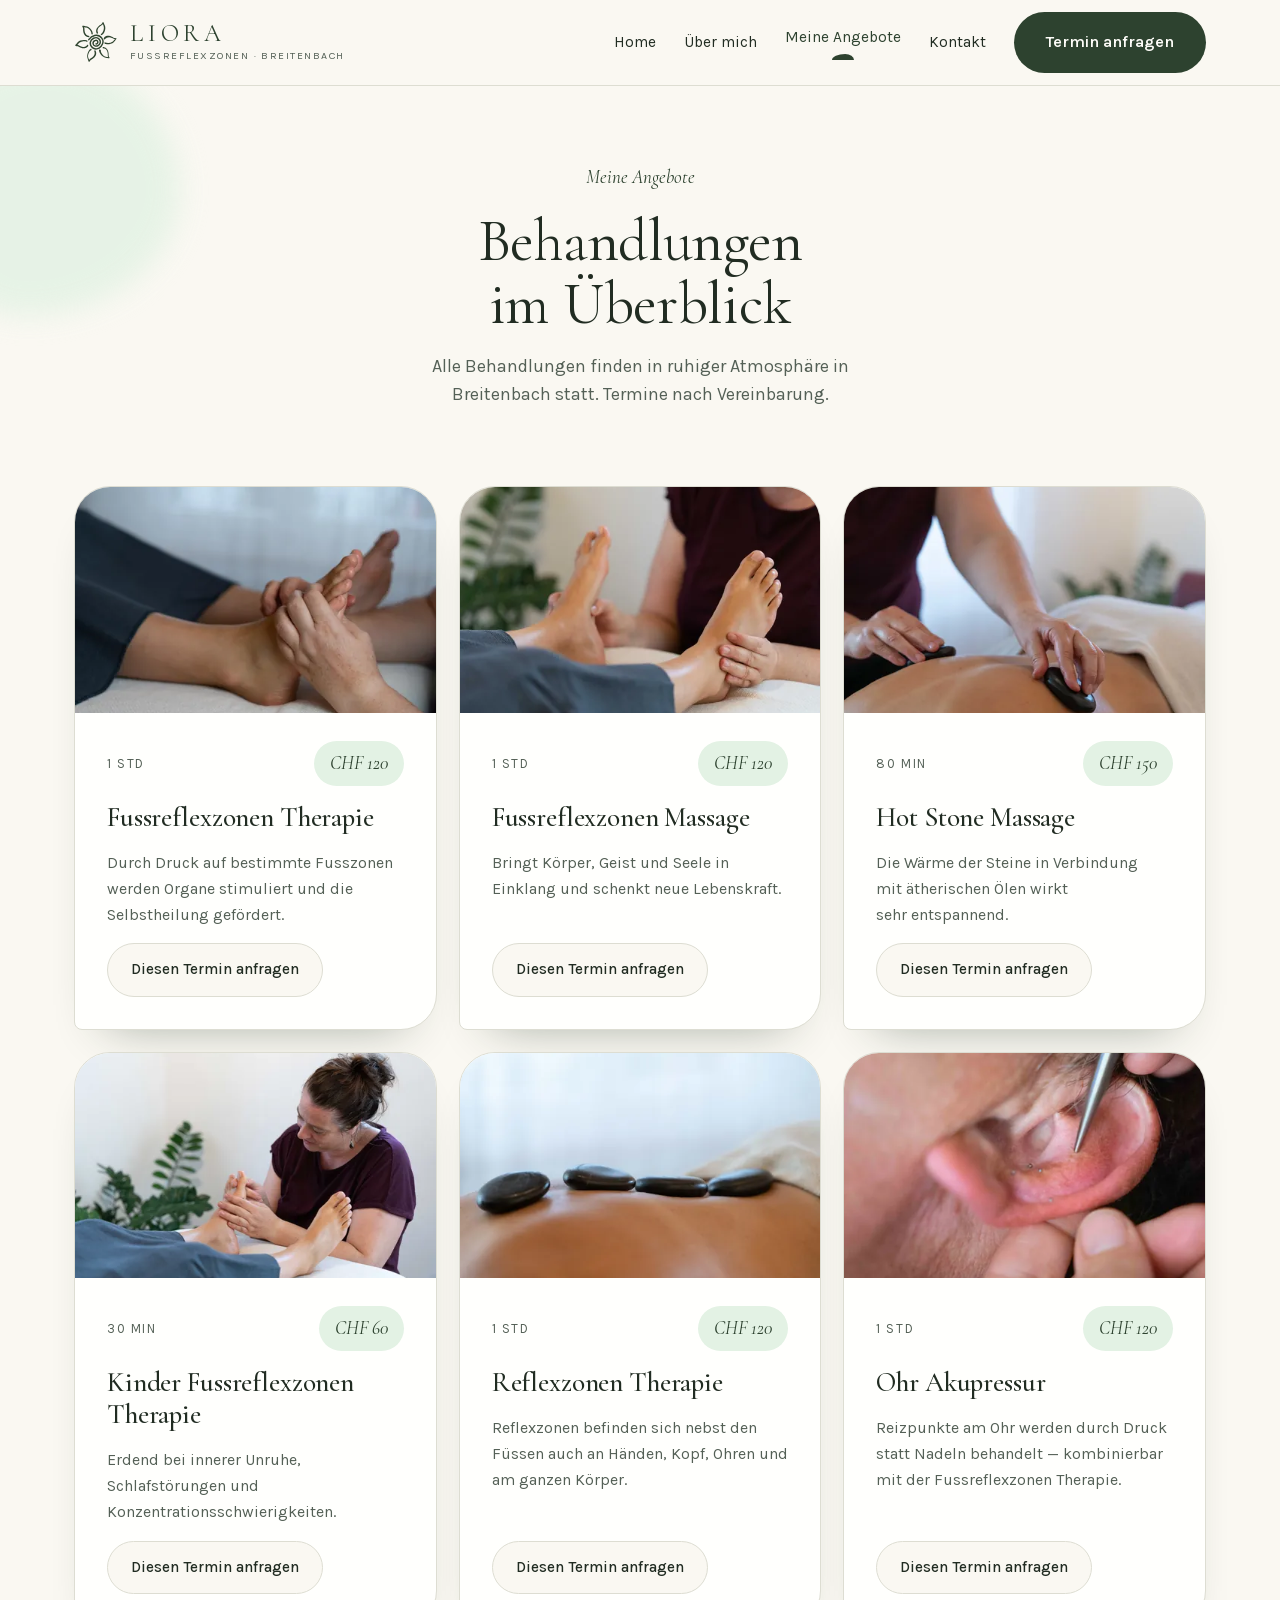
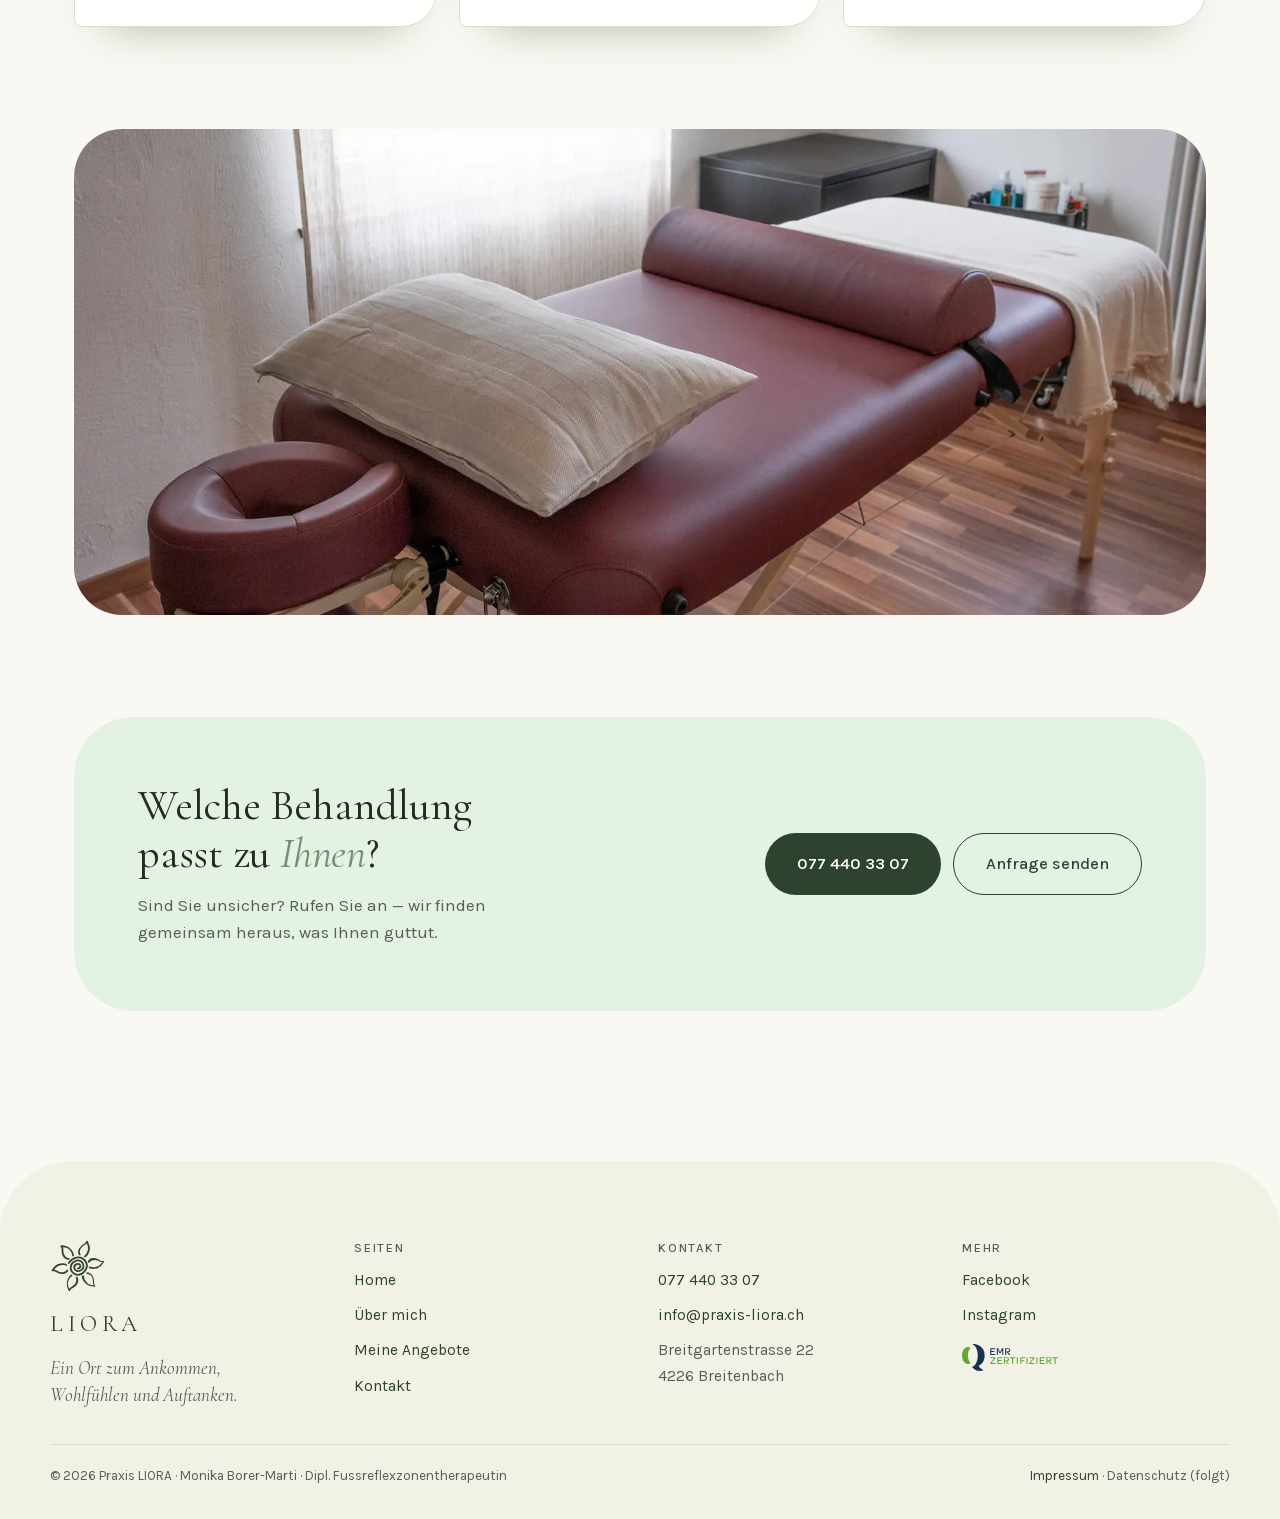
==== commit 5c73a8ec: "Impressum nach schweizerischem Recht ergaenzt Grundlage ist UWG Art. 3 Abs. 1 lit. s: wer Leistungen" ====
--- a/angebote.html
+++ b/angebote.html
@@ -239,7 +239,7 @@
   </div>
   <div class="site-footer__base">
     <span>© 2026 Praxis LIORA · Monika Borer-Marti · Dipl. Fussreflexzonentherapeutin</span>
-    <span>Impressum · Datenschutz (folgt)</span>
+    <span><a href="impressum.html">Impressum</a> · Datenschutz (folgt)</span>
   </div>
 </footer>
 </body>
--- a/assets/css/styles.css
+++ b/assets/css/styles.css
@@ -533,6 +533,24 @@
 }
 .emr{width:96px;margin-top:6px;height:auto}
 
+/* ── Rechtstexte ──────────────────────────────────────────────────────── */
+
+.legal{max-width:68ch;display:flex;flex-direction:column;gap:38px}
+.legal > section{display:flex;flex-direction:column;gap:10px}
+.legal h2{font-size:1.45rem;line-height:1.25;font-weight:500}
+.legal p{color:var(--ink-soft)}
+.legal address{font-style:normal;line-height:1.75;color:var(--ink)}
+.legal ul{margin:0;padding-left:1.15em;display:flex;flex-direction:column;gap:5px;color:var(--ink-soft)}
+.legal a{overflow-wrap:anywhere}
+.legal dl{margin:0;display:grid;grid-template-columns:auto 1fr;gap:8px 24px;align-items:baseline}
+.legal dt{color:var(--ink-soft);font-size:14.5px}
+.legal dd{margin:0}
+@media (max-width:479px){
+  .legal dl{grid-template-columns:1fr;gap:2px}
+  .legal dd{margin-bottom:12px}
+}
+.legal .stand{font-size:14.5px;color:var(--ink-soft);border-top:1px solid var(--line);padding-top:20px}
+
 /* ── Bewegung ─────────────────────────────────────────────────────────── */
 
 @keyframes fadeUp{from{opacity:0;transform:translateY(14px)}to{opacity:1;transform:none}}
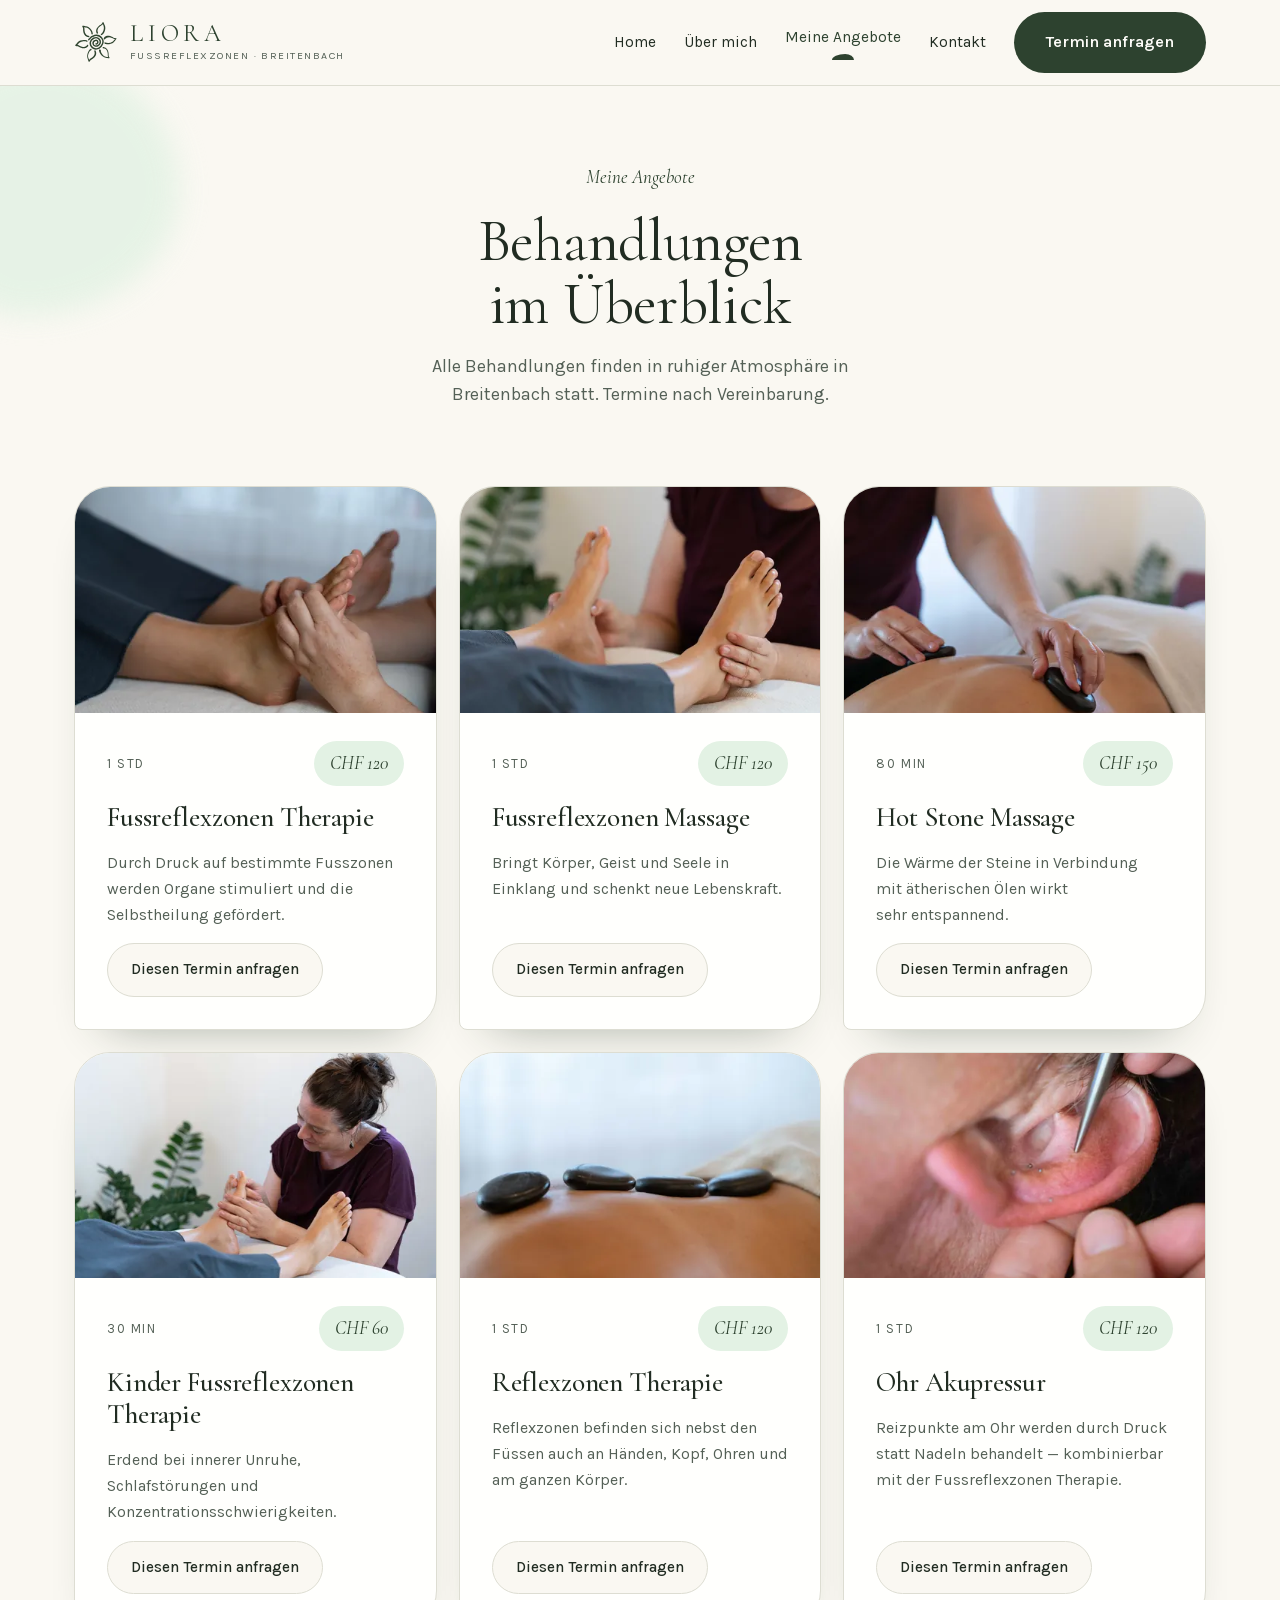
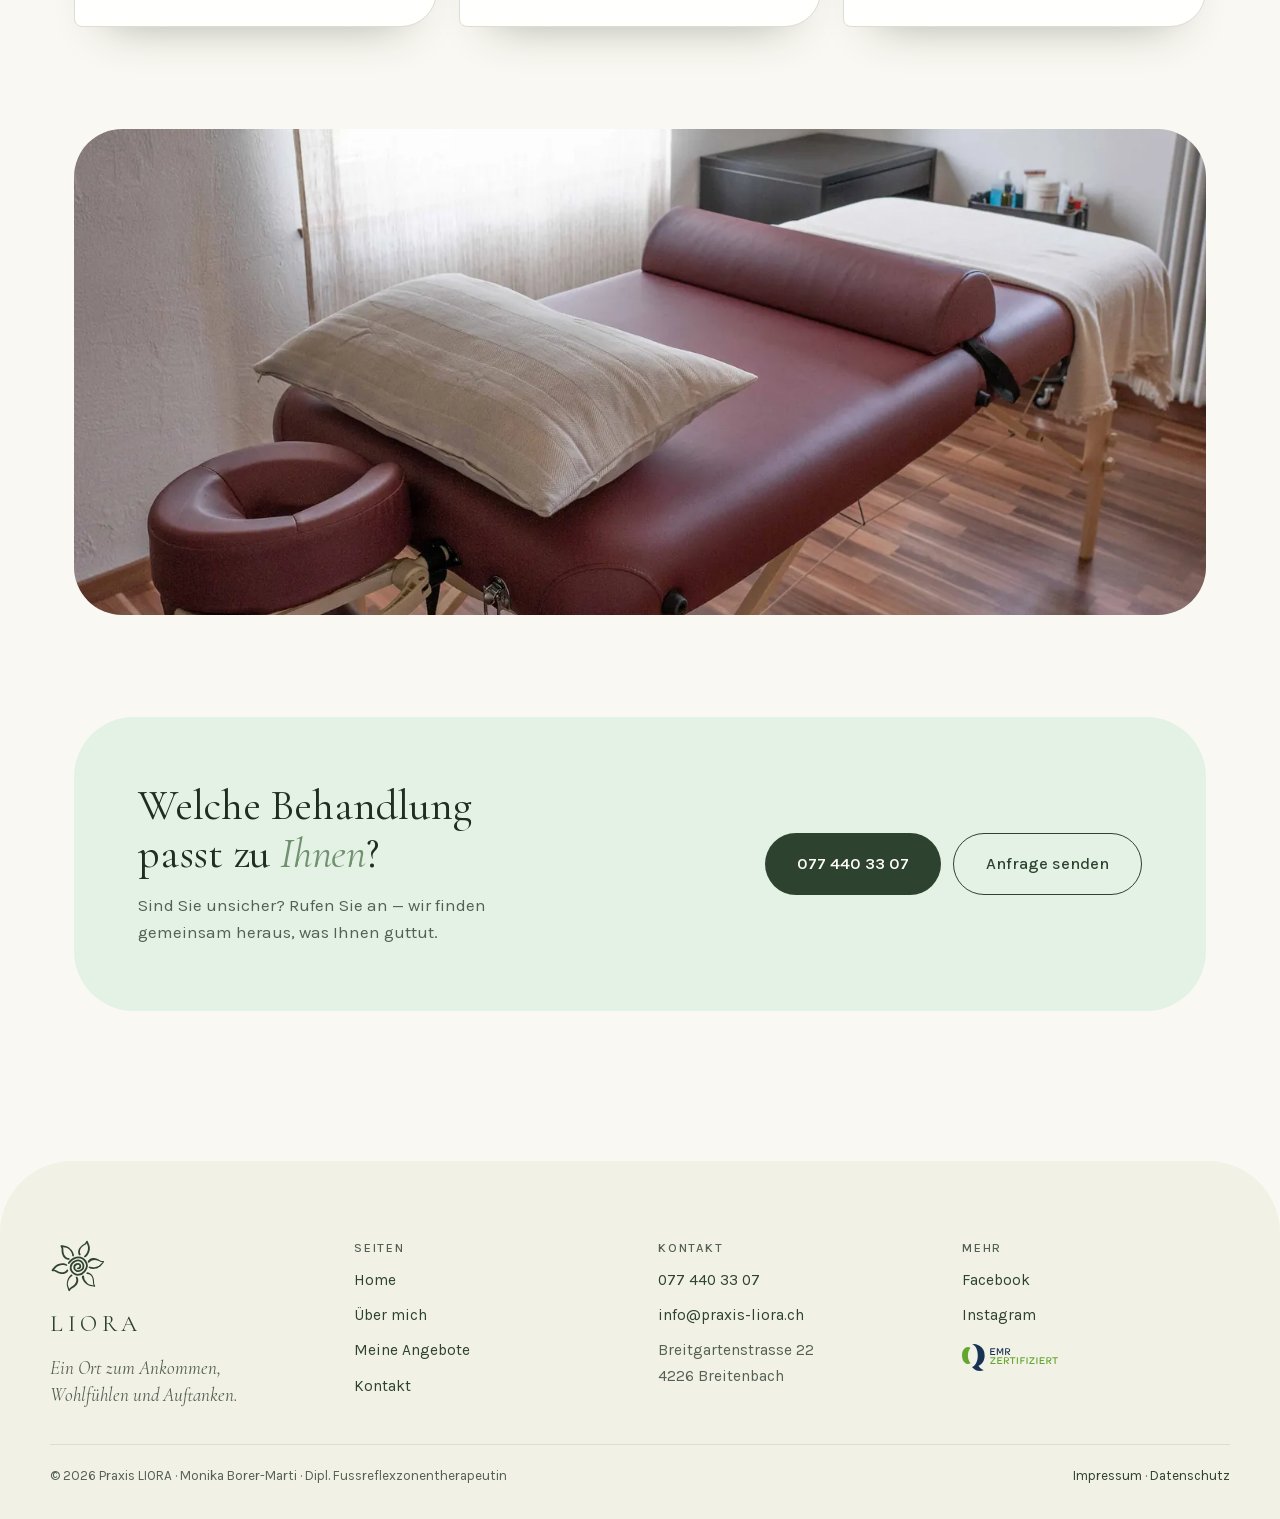
==== commit 73fb9379: "Datenschutzerklaerung ergaenzt Grundlage ist das revidierte DSG. Der Inhalt beschreibt ausschliessli" ====
--- a/angebote.html
+++ b/angebote.html
@@ -239,7 +239,7 @@
   </div>
   <div class="site-footer__base">
     <span>© 2026 Praxis LIORA · Monika Borer-Marti · Dipl. Fussreflexzonentherapeutin</span>
-    <span><a href="impressum.html">Impressum</a> · Datenschutz (folgt)</span>
+    <span><a href="impressum.html">Impressum</a> · <a href="datenschutz.html">Datenschutz</a></span>
   </div>
 </footer>
 </body>
